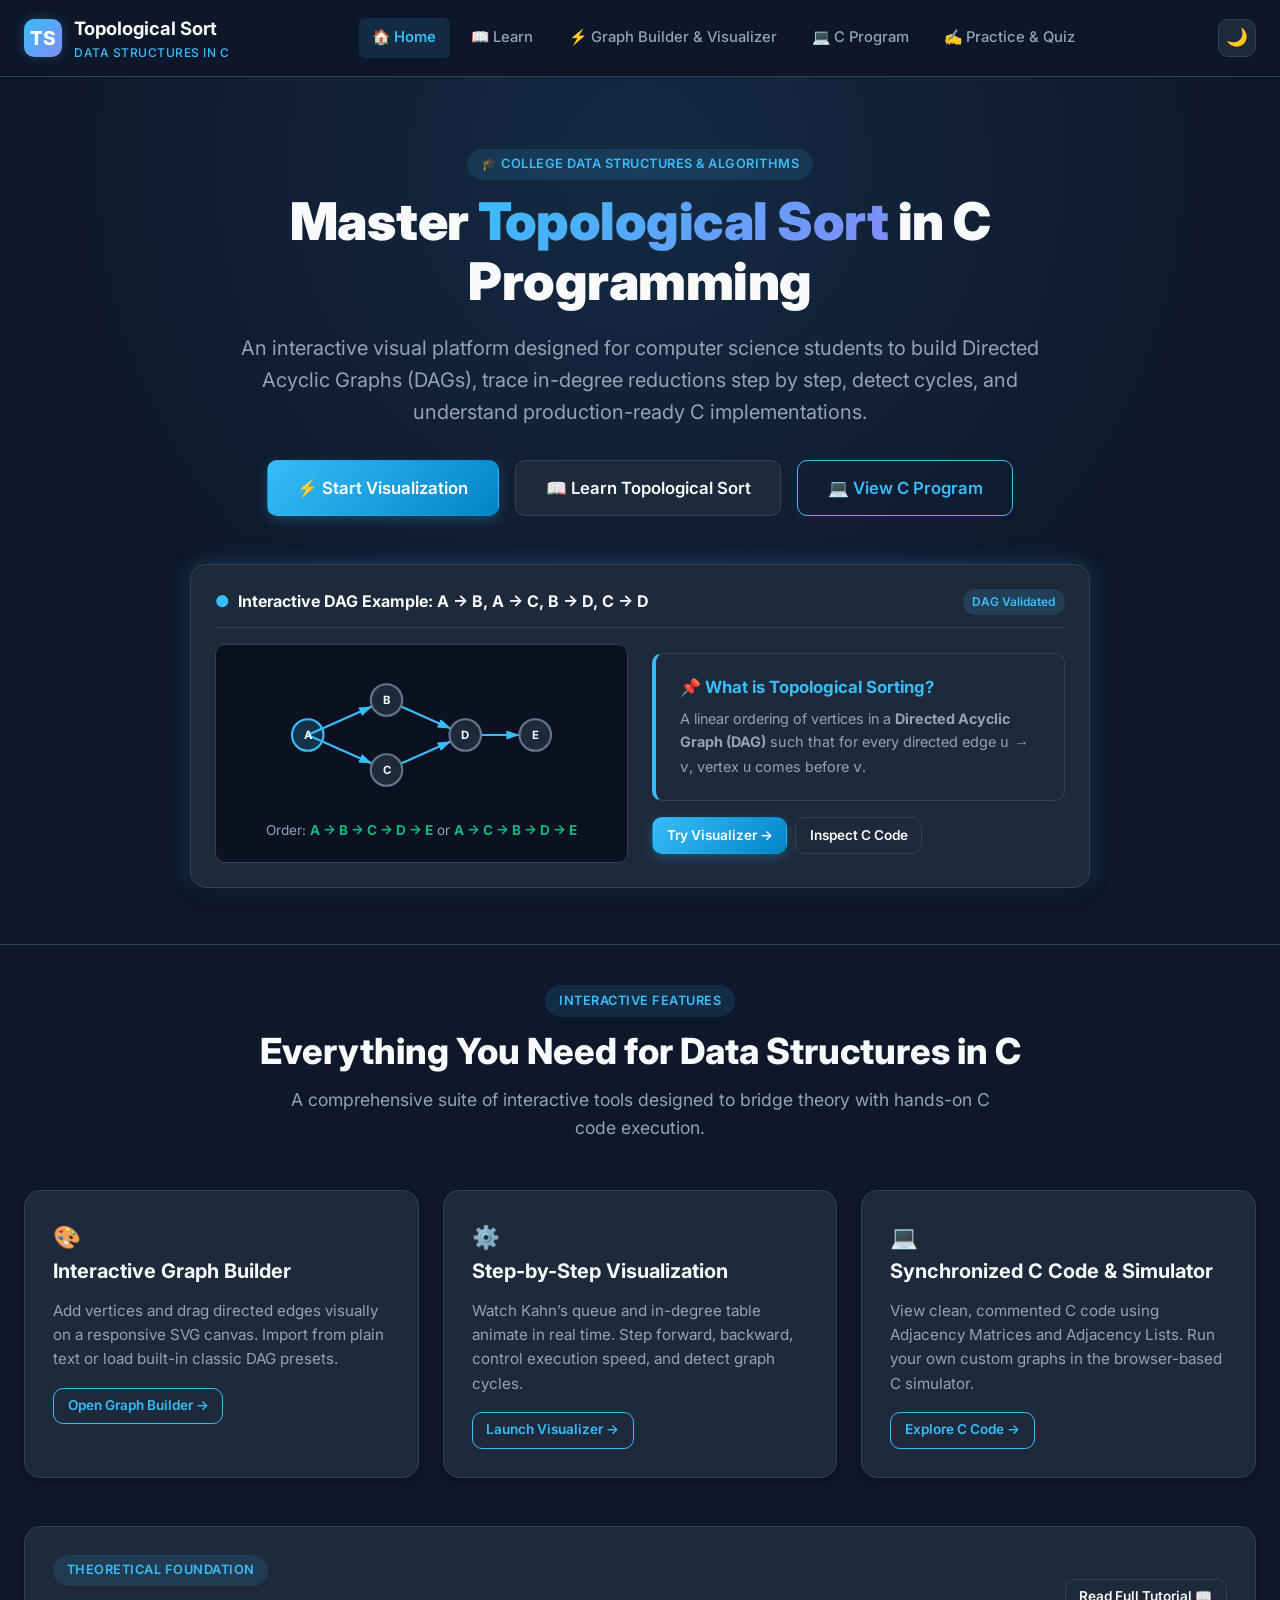
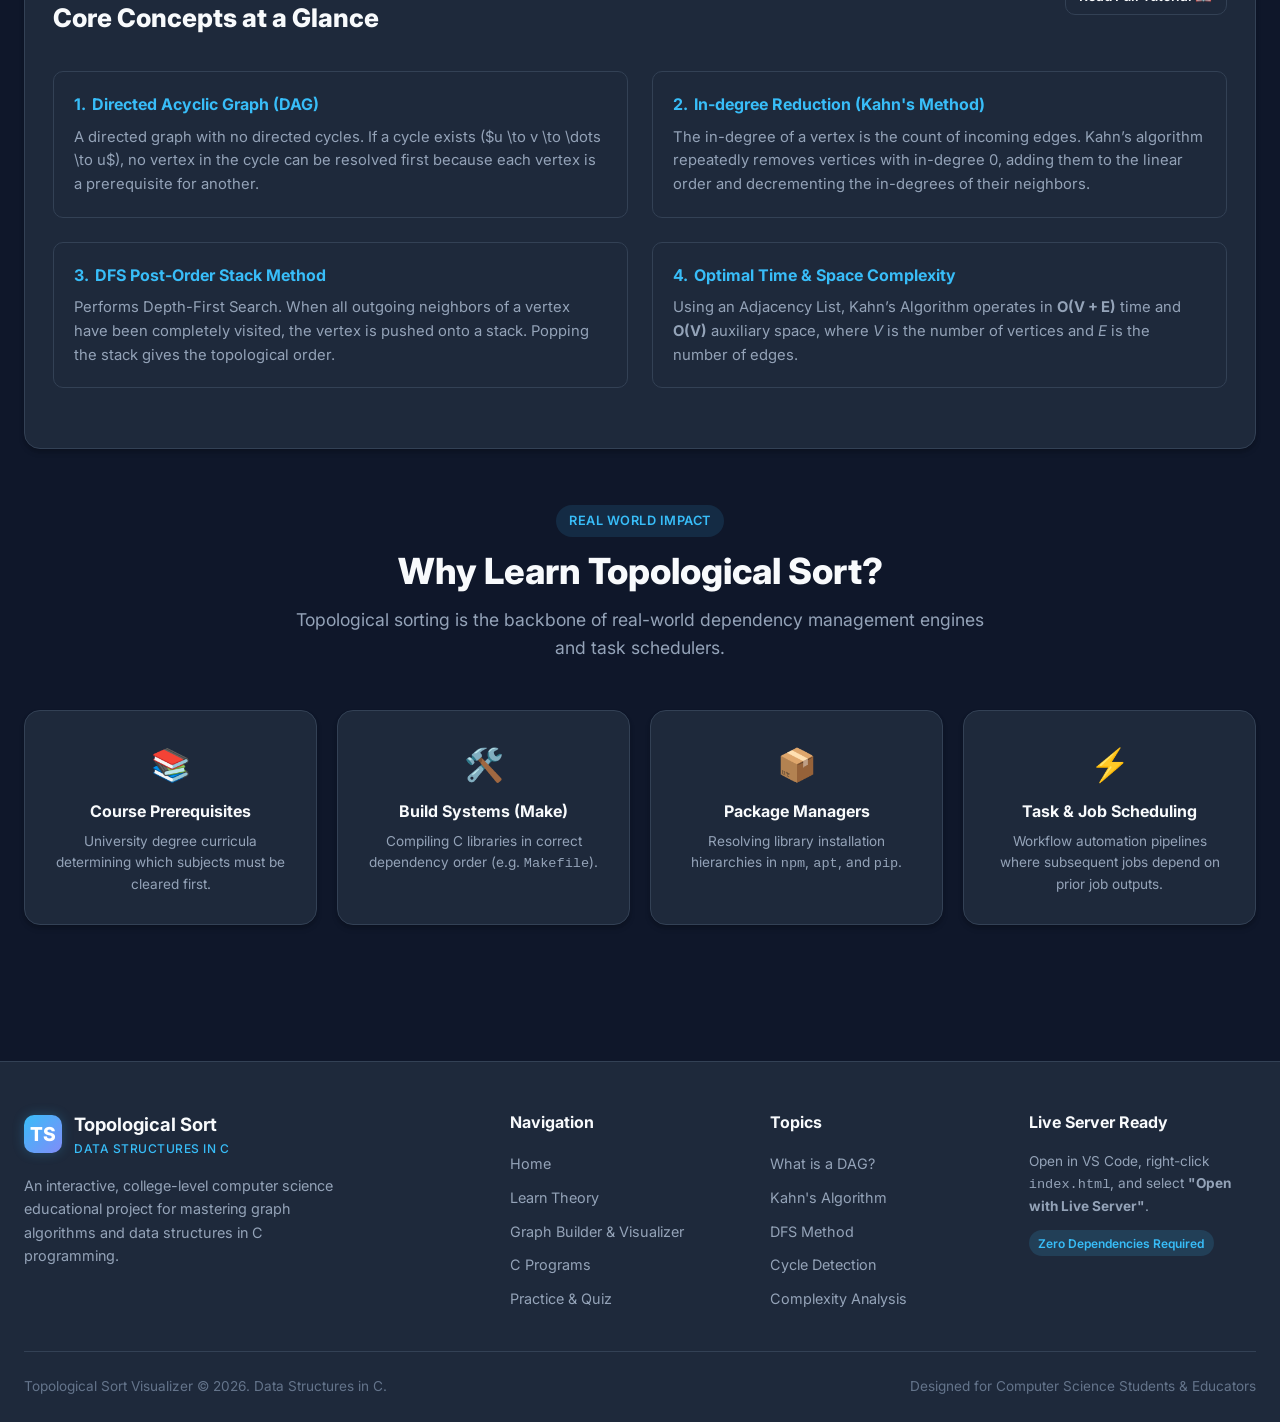
==== index.html @ bc1d7acd "Initial commit: Topological Sort Visualizer in C" ====
<!DOCTYPE html>
<html lang="en" data-theme="dark">
<head>
  <meta charset="UTF-8">
  <meta name="viewport" content="width=device-width, initial-scale=1.0">
  <title>Topological Sort Visualizer – Data Structures in C</title>
  <meta name="description" content="Interactive educational platform to learn, build, and visualize Topological Sort on Directed Acyclic Graphs (DAG) implemented in C programming.">
  <link rel="stylesheet" href="css/style.css">
  <link rel="preconnect" href="https://fonts.googleapis.com">
  <link rel="preconnect" href="https://fonts.gstatic.com" crossorigin>
  <link href="https://fonts.googleapis.com/css2?family=Fira+Code:wght@400;600;700&family=Inter:wght@400;500;600;700;800;900&display=swap" rel="stylesheet">
</head>
<body>

  <!-- Navigation Bar -->
  <nav class="navbar">
    <div class="nav-container">
      <a href="index.html" class="brand">
        <div class="brand-icon">TS</div>
        <div class="brand-title">
          Topological Sort
          <span>Data Structures in C</span>
        </div>
      </a>

      <ul class="nav-menu">
        <li><a href="index.html" class="nav-link active">🏠 Home</a></li>
        <li><a href="learn.html" class="nav-link">📖 Learn</a></li>
        <li><a href="visualizer.html" class="nav-link">⚡ Graph Builder & Visualizer</a></li>
        <li><a href="c-program.html" class="nav-link">💻 C Program</a></li>
        <li><a href="practice.html" class="nav-link">✍️ Practice & Quiz</a></li>
      </ul>

      <div class="nav-actions">
        <button class="theme-toggle-btn" id="themeToggleBtn" title="Toggle Dark/Light Mode">
          <span id="themeIcon">🌙</span>
        </button>
        <button class="mobile-toggle" aria-label="Toggle Mobile Menu">☰</button>
      </div>
    </div>
  </nav>

  <!-- Hero Section -->
  <header class="hero-section">
    <div class="hero-content">
      <span class="section-tag">🎓 College Data Structures & Algorithms</span>
      <h1 class="hero-title">
        Master <span class="gradient-text">Topological Sort</span> in C Programming
      </h1>
      <p class="hero-subtitle">
        An interactive visual platform designed for computer science students to build Directed Acyclic Graphs (DAGs), trace in-degree reductions step by step, detect cycles, and understand production-ready C implementations.
      </p>

      <div class="hero-cta">
        <a href="visualizer.html" class="btn btn-primary btn-lg">⚡ Start Visualization</a>
        <a href="learn.html" class="btn btn-secondary btn-lg">📖 Learn Topological Sort</a>
        <a href="c-program.html" class="btn btn-outline btn-lg">💻 View C Program</a>
      </div>
    </div>

    <!-- Live Preview Interactive Showcase -->
    <div class="hero-preview">
      <div style="display: flex; align-items: center; justify-content: space-between; margin-bottom: 1rem; border-bottom: 1px solid var(--border-color); padding-bottom: 0.75rem;">
        <span style="font-weight: 700; color: var(--text-primary); display: flex; align-items: center; gap: 0.5rem;">
          <span style="color: var(--primary);">●</span> Interactive DAG Example: A → B, A → C, B → D, C → D
        </span>
        <span class="badge badge-ready">DAG Validated</span>
      </div>

      <div style="display: grid; grid-template-columns: repeat(auto-fit, minmax(280px, 1fr)); gap: 1.5rem; text-align: left; align-items: center;">
        <div style="background: var(--bg-canvas); padding: 1.25rem; border-radius: var(--radius-md); border: 1px solid var(--border-color); text-align: center;">
          <svg viewBox="0 0 360 160" style="width: 100%; height: auto; max-height: 140px;">
            <defs>
              <marker id="hero-arrow" viewBox="0 0 10 10" refX="22" refY="5" markerWidth="6" markerHeight="6" orient="auto-start-reverse">
                <path d="M 0 1.5 L 10 5 L 0 8.5 z" fill="var(--primary)" />
              </marker>
            </defs>
            <!-- Edges -->
            <path d="M 50 80 L 140 40" stroke="var(--primary)" stroke-width="2.5" marker-end="url(#hero-arrow)" />
            <path d="M 50 80 L 140 120" stroke="var(--primary)" stroke-width="2.5" marker-end="url(#hero-arrow)" />
            <path d="M 140 40 L 230 80" stroke="var(--primary)" stroke-width="2.5" marker-end="url(#hero-arrow)" />
            <path d="M 140 120 L 230 80" stroke="var(--primary)" stroke-width="2.5" marker-end="url(#hero-arrow)" />
            <path d="M 230 80 L 310 80" stroke="var(--primary)" stroke-width="2.5" marker-end="url(#hero-arrow)" />
            
            <!-- Nodes -->
            <g transform="translate(50, 80)">
              <circle r="18" fill="rgba(56,189,248,0.2)" stroke="var(--primary)" stroke-width="2.5" />
              <text text-anchor="middle" dominant-baseline="central" fill="var(--text-primary)" font-weight="bold" font-size="13">A</text>
            </g>
            <g transform="translate(140, 40)">
              <circle r="18" fill="var(--bg-card)" stroke="var(--text-muted)" stroke-width="2.5" />
              <text text-anchor="middle" dominant-baseline="central" fill="var(--text-primary)" font-weight="bold" font-size="13">B</text>
            </g>
            <g transform="translate(140, 120)">
              <circle r="18" fill="var(--bg-card)" stroke="var(--text-muted)" stroke-width="2.5" />
              <text text-anchor="middle" dominant-baseline="central" fill="var(--text-primary)" font-weight="bold" font-size="13">C</text>
            </g>
            <g transform="translate(230, 80)">
              <circle r="18" fill="var(--bg-card)" stroke="var(--text-muted)" stroke-width="2.5" />
              <text text-anchor="middle" dominant-baseline="central" fill="var(--text-primary)" font-weight="bold" font-size="13">D</text>
            </g>
            <g transform="translate(310, 80)">
              <circle r="18" fill="var(--bg-card)" stroke="var(--text-muted)" stroke-width="2.5" />
              <text text-anchor="middle" dominant-baseline="central" fill="var(--text-primary)" font-weight="bold" font-size="13">E</text>
            </g>
          </svg>
          <div style="font-size: 0.85rem; color: var(--text-secondary); margin-top: 0.5rem;">
            Order: <strong style="color: var(--color-done);">A → B → C → D → E</strong> or <strong style="color: var(--color-done);">A → C → B → D → E</strong>
          </div>
        </div>

        <div>
          <div class="concept-box" style="margin: 0 0 1rem 0;">
            <h4>📌 What is Topological Sorting?</h4>
            <p style="font-size: 0.9rem; color: var(--text-secondary);">
              A linear ordering of vertices in a <strong>Directed Acyclic Graph (DAG)</strong> such that for every directed edge <code>u → v</code>, vertex <code>u</code> comes before <code>v</code>.
            </p>
          </div>
          <div style="display: flex; gap: 0.5rem;">
            <a href="visualizer.html" class="btn btn-primary btn-sm">Try Visualizer →</a>
            <a href="c-program.html" class="btn btn-secondary btn-sm">Inspect C Code</a>
          </div>
        </div>
      </div>
    </div>
  </header>

  <!-- Core Features & Learning Tracks -->
  <main class="container">
    
    <div class="section-header">
      <span class="section-tag">Interactive Features</span>
      <h2 class="section-title">Everything You Need for Data Structures in C</h2>
      <p class="section-subtitle">A comprehensive suite of interactive tools designed to bridge theory with hands-on C code execution.</p>
    </div>

    <div class="grid-3">
      <div class="card">
        <div class="card-icon">🎨</div>
        <h3 class="card-title">Interactive Graph Builder</h3>
        <p style="color: var(--text-secondary); font-size: 0.95rem; margin-bottom: 1rem;">
          Add vertices and drag directed edges visually on a responsive SVG canvas. Import from plain text or load built-in classic DAG presets.
        </p>
        <a href="visualizer.html" class="btn btn-outline btn-sm">Open Graph Builder →</a>
      </div>

      <div class="card">
        <div class="card-icon">⚙️</div>
        <h3 class="card-title">Step-by-Step Visualization</h3>
        <p style="color: var(--text-secondary); font-size: 0.95rem; margin-bottom: 1rem;">
          Watch Kahn’s queue and in-degree table animate in real time. Step forward, backward, control execution speed, and detect graph cycles.
        </p>
        <a href="visualizer.html" class="btn btn-outline btn-sm">Launch Visualizer →</a>
      </div>

      <div class="card">
        <div class="card-icon">💻</div>
        <h3 class="card-title">Synchronized C Code & Simulator</h3>
        <p style="color: var(--text-secondary); font-size: 0.95rem; margin-bottom: 1rem;">
          View clean, commented C code using Adjacency Matrices and Adjacency Lists. Run your own custom graphs in the browser-based C simulator.
        </p>
        <a href="c-program.html" class="btn btn-outline btn-sm">Explore C Code →</a>
      </div>
    </div>

    <!-- Quick Concept Summary Section -->
    <div class="card" style="margin-top: 3rem;">
      <div style="display: flex; align-items: center; justify-content: space-between; flex-wrap: wrap; gap: 1rem; margin-bottom: 1.5rem;">
        <div>
          <span class="section-tag">Theoretical Foundation</span>
          <h3 style="font-size: 1.6rem; font-weight: 800; color: var(--text-primary);">Core Concepts at a Glance</h3>
        </div>
        <a href="learn.html" class="btn btn-secondary btn-sm">Read Full Tutorial 📖</a>
      </div>

      <div class="grid-2">
        <div style="background: var(--bg-secondary); padding: 1.25rem; border-radius: var(--radius-md); border: 1px solid var(--border-color);">
          <h4 style="color: var(--primary); margin-bottom: 0.5rem; display: flex; align-items: center; gap: 0.4rem;">
            <span>1.</span> Directed Acyclic Graph (DAG)
          </h4>
          <p style="color: var(--text-secondary); font-size: 0.925rem;">
            A directed graph with no directed cycles. If a cycle exists ($u \to v \to \dots \to u$), no vertex in the cycle can be resolved first because each vertex is a prerequisite for another.
          </p>
        </div>

        <div style="background: var(--bg-secondary); padding: 1.25rem; border-radius: var(--radius-md); border: 1px solid var(--border-color);">
          <h4 style="color: var(--primary); margin-bottom: 0.5rem; display: flex; align-items: center; gap: 0.4rem;">
            <span>2.</span> In-degree Reduction (Kahn's Method)
          </h4>
          <p style="color: var(--text-secondary); font-size: 0.925rem;">
            The in-degree of a vertex is the count of incoming edges. Kahn’s algorithm repeatedly removes vertices with in-degree 0, adding them to the linear order and decrementing the in-degrees of their neighbors.
          </p>
        </div>

        <div style="background: var(--bg-secondary); padding: 1.25rem; border-radius: var(--radius-md); border: 1px solid var(--border-color);">
          <h4 style="color: var(--primary); margin-bottom: 0.5rem; display: flex; align-items: center; gap: 0.4rem;">
            <span>3.</span> DFS Post-Order Stack Method
          </h4>
          <p style="color: var(--text-secondary); font-size: 0.925rem;">
            Performs Depth-First Search. When all outgoing neighbors of a vertex have been completely visited, the vertex is pushed onto a stack. Popping the stack gives the topological order.
          </p>
        </div>

        <div style="background: var(--bg-secondary); padding: 1.25rem; border-radius: var(--radius-md); border: 1px solid var(--border-color);">
          <h4 style="color: var(--primary); margin-bottom: 0.5rem; display: flex; align-items: center; gap: 0.4rem;">
            <span>4.</span> Optimal Time & Space Complexity
          </h4>
          <p style="color: var(--text-secondary); font-size: 0.925rem;">
            Using an Adjacency List, Kahn’s Algorithm operates in <strong>O(V + E)</strong> time and <strong>O(V)</strong> auxiliary space, where <em>V</em> is the number of vertices and <em>E</em> is the number of edges.
          </p>
        </div>
      </div>
    </div>

    <!-- Real World Applications Callout -->
    <div style="margin-top: 3.5rem;">
      <div class="section-header">
        <span class="section-tag">Real World Impact</span>
        <h2 class="section-title">Why Learn Topological Sort?</h2>
        <p class="section-subtitle">Topological sorting is the backbone of real-world dependency management engines and task schedulers.</p>
      </div>

      <div class="grid-4">
        <div class="card" style="text-align: center;">
          <div style="font-size: 2rem; margin-bottom: 0.5rem;">📚</div>
          <h4 style="margin-bottom: 0.4rem;">Course Prerequisites</h4>
          <p style="font-size: 0.85rem; color: var(--text-secondary);">University degree curricula determining which subjects must be cleared first.</p>
        </div>

        <div class="card" style="text-align: center;">
          <div style="font-size: 2rem; margin-bottom: 0.5rem;">🛠️</div>
          <h4 style="margin-bottom: 0.4rem;">Build Systems (Make)</h4>
          <p style="font-size: 0.85rem; color: var(--text-secondary);">Compiling C libraries in correct dependency order (e.g. <code>Makefile</code>).</p>
        </div>

        <div class="card" style="text-align: center;">
          <div style="font-size: 2rem; margin-bottom: 0.5rem;">📦</div>
          <h4 style="margin-bottom: 0.4rem;">Package Managers</h4>
          <p style="font-size: 0.85rem; color: var(--text-secondary);">Resolving library installation hierarchies in <code>npm</code>, <code>apt</code>, and <code>pip</code>.</p>
        </div>

        <div class="card" style="text-align: center;">
          <div style="font-size: 2rem; margin-bottom: 0.5rem;">⚡</div>
          <h4 style="margin-bottom: 0.4rem;">Task & Job Scheduling</h4>
          <p style="font-size: 0.85rem; color: var(--text-secondary);">Workflow automation pipelines where subsequent jobs depend on prior job outputs.</p>
        </div>
      </div>
    </div>

  </main>

  <!-- Footer -->
  <footer class="footer">
    <div class="footer-grid">
      <div class="footer-col">
        <div class="brand" style="margin-bottom: 1rem;">
          <div class="brand-icon">TS</div>
          <div class="brand-title">
            Topological Sort
            <span>Data Structures in C</span>
          </div>
        </div>
        <p style="color: var(--text-secondary); font-size: 0.9rem; max-width: 320px;">
          An interactive, college-level computer science educational project for mastering graph algorithms and data structures in C programming.
        </p>
      </div>

      <div class="footer-col">
        <h5>Navigation</h5>
        <ul class="footer-links">
          <li><a href="index.html">Home</a></li>
          <li><a href="learn.html">Learn Theory</a></li>
          <li><a href="visualizer.html">Graph Builder & Visualizer</a></li>
          <li><a href="c-program.html">C Programs</a></li>
          <li><a href="practice.html">Practice & Quiz</a></li>
        </ul>
      </div>

      <div class="footer-col">
        <h5>Topics</h5>
        <ul class="footer-links">
          <li><a href="learn.html#dag">What is a DAG?</a></li>
          <li><a href="learn.html#kahns">Kahn's Algorithm</a></li>
          <li><a href="learn.html#dfs">DFS Method</a></li>
          <li><a href="learn.html#cycles">Cycle Detection</a></li>
          <li><a href="learn.html#complexity">Complexity Analysis</a></li>
        </ul>
      </div>

      <div class="footer-col">
        <h5>Live Server Ready</h5>
        <p style="color: var(--text-secondary); font-size: 0.85rem; margin-bottom: 0.75rem;">
          Open in VS Code, right-click <code>index.html</code>, and select <strong>"Open with Live Server"</strong>.
        </p>
        <span class="badge badge-ready">Zero Dependencies Required</span>
      </div>
    </div>

    <div class="footer-bottom">
      <div>Topological Sort Visualizer &copy; 2026. Data Structures in C.</div>
      <div>Designed for Computer Science Students & Educators</div>
    </div>
  </footer>

  <script src="js/graph.js"></script>
  <script src="js/topological-sort.js"></script>
  <script src="js/visualization.js"></script>
  <script src="js/main.js"></script>
</body>
</html>
---- css/style.css ----
/* ==========================================================================
   Topological Sort Visualizer - Data Structures in C
   Modern Educational Theme & Design System
   ========================================================================== */

:root {
  /* Color Palette - Light Theme (Default) */
  --bg-primary: #0f172a;
  --bg-secondary: #1e293b;
  --bg-card: #1e293b;
  --bg-card-hover: #283548;
  --bg-canvas: #0b1120;
  --bg-code: #090d16;
  --bg-table-row-alt: rgba(255, 255, 255, 0.02);
  
  --text-primary: #f8fafc;
  --text-secondary: #94a3b8;
  --text-muted: #64748b;
  --text-accent: #38bdf8;
  
  --border-color: #334155;
  --border-subtle: #1e293b;
  --border-focus: #38bdf8;
  
  --primary: #38bdf8;
  --primary-hover: #0ea5e9;
  --primary-glow: rgba(56, 189, 248, 0.25);
  
  --secondary: #818cf8;
  --secondary-hover: #6366f1;
  
  /* State Colors */
  --color-unvisited: #64748b;
  --color-ready: #38bdf8;       /* Indegree 0 */
  --color-queue: #fbbf24;       /* In Queue / Stack */
  --color-active: #f97316;      /* Currently Processing */
  --color-done: #10b981;        /* In Topological Order */
  --color-cycle: #ef4444;       /* Cycle Detected */
  
  --badge-bg: rgba(56, 189, 248, 0.12);
  --badge-text: #38bdf8;
  
  --radius-sm: 6px;
  --radius-md: 10px;
  --radius-lg: 16px;
  --radius-full: 9999px;
  
  --shadow-sm: 0 1px 2px 0 rgba(0, 0, 0, 0.05);
  --shadow-md: 0 4px 6px -1px rgba(0, 0, 0, 0.2), 0 2px 4px -1px rgba(0, 0, 0, 0.1);
  --shadow-lg: 0 10px 15px -3px rgba(0, 0, 0, 0.3), 0 4px 6px -2px rgba(0, 0, 0, 0.15);
  --shadow-glow: 0 0 20px rgba(56, 189, 248, 0.25);
  
  --font-sans: 'Inter', -apple-system, BlinkMacSystemFont, 'Segoe UI', Roboto, Oxygen, Ubuntu, Cantarell, sans-serif;
  --font-mono: 'Fira Code', 'Cascadia Code', 'Source Code Pro', Consolas, Courier, monospace;
  
  --transition: all 0.2s cubic-bezier(0.4, 0, 0.2, 1);
  --transition-smooth: all 0.35s cubic-bezier(0.16, 1, 0.3, 1);
}

/* Light Theme Override */
[data-theme="light"] {
  --bg-primary: #f8fafc;
  --bg-secondary: #ffffff;
  --bg-card: #ffffff;
  --bg-card-hover: #f1f5f9;
  --bg-canvas: #f1f5f9;
  --bg-code: #1e293b;
  --bg-table-row-alt: rgba(0, 0, 0, 0.02);
  
  --text-primary: #0f172a;
  --text-secondary: #475569;
  --text-muted: #94a3b8;
  --text-accent: #0284c7;
  
  --border-color: #e2e8f0;
  --border-subtle: #f1f5f9;
  --border-focus: #0284c7;
  
  --primary: #0284c7;
  --primary-hover: #0369a1;
  --primary-glow: rgba(2, 132, 199, 0.2);
  
  --badge-bg: rgba(2, 132, 199, 0.1);
  --badge-text: #0284c7;
  
  --shadow-md: 0 4px 6px -1px rgba(0, 0, 0, 0.06), 0 2px 4px -1px rgba(0, 0, 0, 0.03);
  --shadow-lg: 0 10px 15px -3px rgba(0, 0, 0, 0.08), 0 4px 6px -2px rgba(0, 0, 0, 0.04);
  --shadow-glow: 0 0 20px rgba(2, 132, 199, 0.15);
}

/* Base Reset */
*, *::before, *::after {
  box-sizing: border-box;
  margin: 0;
  padding: 0;
}

html {
  scroll-behavior: smooth;
  font-size: 16px;
}

body {
  font-family: var(--font-sans);
  background-color: var(--bg-primary);
  color: var(--text-primary);
  line-height: 1.6;
  min-height: 100vh;
  display: flex;
  flex-direction: column;
  overflow-x: hidden;
  transition: background-color 0.3s ease, color 0.3s ease;
}

/* ==========================================================================
   Navigation Bar
   ========================================================================== */

.navbar {
  position: sticky;
  top: 0;
  z-index: 1000;
  background-color: rgba(15, 23, 42, 0.85);
  backdrop-filter: blur(12px);
  -webkit-backdrop-filter: blur(12px);
  border-bottom: 1px solid var(--border-color);
  transition: var(--transition);
}

[data-theme="light"] .navbar {
  background-color: rgba(255, 255, 255, 0.85);
}

.nav-container {
  max-width: 1300px;
  margin: 0 auto;
  padding: 0.85rem 1.5rem;
  display: flex;
  align-items: center;
  justify-content: space-between;
}

.brand {
  display: flex;
  align-items: center;
  gap: 0.75rem;
  text-decoration: none;
  color: var(--text-primary);
  font-weight: 700;
  font-size: 1.15rem;
}

.brand-icon {
  width: 38px;
  height: 38px;
  background: linear-gradient(135deg, var(--primary), var(--secondary));
  border-radius: var(--radius-md);
  display: flex;
  align-items: center;
  justify-content: center;
  color: #fff;
  font-weight: 800;
  font-size: 1.2rem;
  box-shadow: 0 0 12px var(--primary-glow);
}

.brand-title span {
  display: block;
  font-size: 0.75rem;
  font-weight: 500;
  color: var(--primary);
  letter-spacing: 0.5px;
  text-transform: uppercase;
}

.nav-menu {
  display: flex;
  align-items: center;
  gap: 0.5rem;
  list-style: none;
}

.nav-link {
  text-decoration: none;
  color: var(--text-secondary);
  font-weight: 500;
  font-size: 0.925rem;
  padding: 0.5rem 0.85rem;
  border-radius: var(--radius-sm);
  transition: var(--transition);
  display: flex;
  align-items: center;
  gap: 0.4rem;
}

.nav-link:hover {
  color: var(--text-primary);
  background-color: rgba(255, 255, 255, 0.06);
}

[data-theme="light"] .nav-link:hover {
  background-color: rgba(0, 0, 0, 0.05);
}

.nav-link.active {
  color: var(--primary);
  background-color: var(--badge-bg);
  font-weight: 600;
}

.nav-actions {
  display: flex;
  align-items: center;
  gap: 0.75rem;
}

.theme-toggle-btn {
  background: var(--bg-card);
  border: 1px solid var(--border-color);
  color: var(--text-primary);
  cursor: pointer;
  padding: 0.5rem;
  border-radius: var(--radius-md);
  display: flex;
  align-items: center;
  justify-content: center;
  font-size: 1.1rem;
  transition: var(--transition);
  width: 38px;
  height: 38px;
}

.theme-toggle-btn:hover {
  border-color: var(--primary);
  color: var(--primary);
  transform: rotate(15deg);
}

.mobile-toggle {
  display: none;
  background: none;
  border: none;
  color: var(--text-primary);
  font-size: 1.5rem;
  cursor: pointer;
}

/* ==========================================================================
   Layout & Container Components
   ========================================================================== */

main {
  flex: 1;
}

.container {
  max-width: 1280px;
  margin: 0 auto;
  padding: 2.5rem 1.5rem;
}

.container-narrow {
  max-width: 960px;
  margin: 0 auto;
  padding: 2.5rem 1.5rem;
}

.container-fluid {
  max-width: 1500px;
  margin: 0 auto;
  padding: 1.5rem;
}

/* Headers */
.section-header {
  text-align: center;
  margin-bottom: 3rem;
}

.section-tag {
  display: inline-flex;
  align-items: center;
  gap: 0.4rem;
  padding: 0.35rem 0.85rem;
  border-radius: var(--radius-full);
  background-color: var(--badge-bg);
  color: var(--badge-text);
  font-size: 0.8rem;
  font-weight: 600;
  text-transform: uppercase;
  letter-spacing: 0.5px;
  margin-bottom: 0.75rem;
}

.section-title {
  font-size: 2.25rem;
  font-weight: 800;
  color: var(--text-primary);
  line-height: 1.25;
  margin-bottom: 0.75rem;
}

.section-subtitle {
  font-size: 1.1rem;
  color: var(--text-secondary);
  max-width: 700px;
  margin: 0 auto;
}

/* Cards & Panels */
.card {
  background-color: var(--bg-card);
  border: 1px solid var(--border-color);
  border-radius: var(--radius-lg);
  padding: 1.75rem;
  box-shadow: var(--shadow-md);
  transition: var(--transition);
}

.card:hover {
  border-color: rgba(56, 189, 248, 0.4);
  box-shadow: var(--shadow-lg);
}

.card-title {
  font-size: 1.25rem;
  font-weight: 700;
  margin-bottom: 0.75rem;
  color: var(--text-primary);
  display: flex;
  align-items: center;
  gap: 0.5rem;
}

.card-icon {
  font-size: 1.4rem;
  color: var(--primary);
}

/* Buttons */
.btn {
  display: inline-flex;
  align-items: center;
  justify-content: center;
  gap: 0.5rem;
  padding: 0.65rem 1.35rem;
  border-radius: var(--radius-md);
  font-size: 0.95rem;
  font-weight: 600;
  text-decoration: none;
  cursor: pointer;
  border: 1px solid transparent;
  transition: var(--transition);
  font-family: inherit;
}

.btn-primary {
  background: linear-gradient(135deg, var(--primary), #0284c7);
  color: #ffffff;
  box-shadow: 0 4px 12px var(--primary-glow);
}

.btn-primary:hover {
  background: linear-gradient(135deg, var(--primary-hover), #0369a1);
  transform: translateY(-1px);
  box-shadow: 0 6px 16px var(--primary-glow);
}

.btn-secondary {
  background: var(--bg-secondary);
  border-color: var(--border-color);
  color: var(--text-primary);
}

.btn-secondary:hover {
  background: var(--bg-card-hover);
  border-color: var(--primary);
  color: var(--primary);
}

.btn-outline {
  background: transparent;
  border-color: var(--primary);
  color: var(--primary);
}

.btn-outline:hover {
  background: var(--badge-bg);
}

.btn-danger {
  background: rgba(239, 68, 68, 0.15);
  border-color: rgba(239, 68, 68, 0.3);
  color: #ef4444;
}

.btn-danger:hover {
  background: #ef4444;
  color: #ffffff;
}

.btn-sm {
  padding: 0.4rem 0.85rem;
  font-size: 0.85rem;
}

.btn-lg {
  padding: 0.85rem 1.85rem;
  font-size: 1.05rem;
}

.btn:disabled {
  opacity: 0.45;
  cursor: not-allowed;
  transform: none !important;
}

/* Badges & Tags */
.badge {
  display: inline-flex;
  align-items: center;
  gap: 0.35rem;
  padding: 0.2rem 0.6rem;
  border-radius: var(--radius-full);
  font-size: 0.75rem;
  font-weight: 600;
}

.badge-ready { background: rgba(56, 189, 248, 0.15); color: var(--color-ready); }
.badge-queue { background: rgba(251, 191, 36, 0.15); color: var(--color-queue); }
.badge-active { background: rgba(249, 115, 22, 0.15); color: var(--color-active); }
.badge-done { background: rgba(16, 185, 129, 0.15); color: var(--color-done); }
.badge-cycle { background: rgba(239, 68, 68, 0.15); color: var(--color-cycle); }

/* ==========================================================================
   Home Page Styles
   ========================================================================== */

.hero-section {
  position: relative;
  padding: 4.5rem 1.5rem 3.5rem;
  background: radial-gradient(circle at 50% 10%, rgba(56, 189, 248, 0.12), transparent 60%);
  border-bottom: 1px solid var(--border-color);
  text-align: center;
}

.hero-content {
  max-width: 850px;
  margin: 0 auto;
}

.hero-title {
  font-size: 3.25rem;
  font-weight: 900;
  line-height: 1.15;
  margin-bottom: 1.25rem;
  letter-spacing: -0.5px;
}

.hero-title .gradient-text {
  background: linear-gradient(135deg, var(--primary), var(--secondary));
  -webkit-background-clip: text;
  -webkit-text-fill-color: transparent;
}

.hero-subtitle {
  font-size: 1.25rem;
  color: var(--text-secondary);
  line-height: 1.6;
  margin-bottom: 2rem;
}

.hero-cta {
  display: flex;
  flex-wrap: wrap;
  align-items: center;
  justify-content: center;
  gap: 1rem;
  margin-bottom: 3rem;
}

.hero-preview {
  background: var(--bg-card);
  border: 1px solid var(--border-color);
  border-radius: var(--radius-lg);
  padding: 1.5rem;
  box-shadow: var(--shadow-lg), var(--shadow-glow);
  max-width: 900px;
  margin: 0 auto;
}

/* Feature Grid */
.grid-3 {
  display: grid;
  grid-template-columns: repeat(auto-fit, minmax(320px, 1fr));
  gap: 1.5rem;
  margin: 2rem 0;
}

.grid-2 {
  display: grid;
  grid-template-columns: repeat(auto-fit, minmax(380px, 1fr));
  gap: 1.5rem;
  margin: 2rem 0;
}

.grid-4 {
  display: grid;
  grid-template-columns: repeat(auto-fit, minmax(240px, 1fr));
  gap: 1.25rem;
  margin: 2rem 0;
}

.concept-box {
  background: var(--bg-card);
  border: 1px solid var(--border-color);
  border-left: 4px solid var(--primary);
  border-radius: var(--radius-md);
  padding: 1.25rem 1.5rem;
  margin: 1.25rem 0;
}

.concept-box h4 {
  color: var(--primary);
  font-size: 1.05rem;
  margin-bottom: 0.4rem;
  display: flex;
  align-items: center;
  gap: 0.4rem;
}

.definition-quote {
  font-size: 1.15rem;
  font-weight: 500;
  color: var(--text-primary);
  background: rgba(56, 189, 248, 0.08);
  border-left: 4px solid var(--primary);
  padding: 1.25rem 1.5rem;
  border-radius: 0 var(--radius-md) var(--radius-md) 0;
  margin: 1.5rem 0;
  font-style: italic;
}

/* ==========================================================================
   Visualizer Workspace & Graph Builder
   ========================================================================== */

.visualizer-layout {
  display: grid;
  grid-template-columns: 320px 1fr;
  gap: 1.5rem;
  align-items: start;
}

.sidebar-panel {
  display: flex;
  flex-direction: column;
  gap: 1.25rem;
}

.main-visualizer {
  display: flex;
  flex-direction: column;
  gap: 1.25rem;
}

/* Graph Canvas Area */
.canvas-wrapper {
  position: relative;
  background-color: var(--bg-canvas);
  border: 1px solid var(--border-color);
  border-radius: var(--radius-lg);
  overflow: hidden;
  box-shadow: var(--shadow-md);
}

.canvas-toolbar {
  display: flex;
  align-items: center;
  justify-content: space-between;
  padding: 0.75rem 1.25rem;
  background: var(--bg-secondary);
  border-bottom: 1px solid var(--border-color);
  flex-wrap: wrap;
  gap: 0.75rem;
}

.toolbar-group {
  display: flex;
  align-items: center;
  gap: 0.5rem;
}

#graphSvg {
  width: 100%;
  height: 480px;
  display: block;
  cursor: crosshair;
  user-select: none;
}

/* SVG Elements */
.svg-edge {
  stroke: var(--border-color);
  stroke-width: 2.5px;
  fill: none;
  transition: stroke 0.3s ease, stroke-width 0.3s ease;
  cursor: pointer;
}

.svg-edge.highlighted {
  stroke: var(--primary);
  stroke-width: 3.5px;
}

.svg-edge.active {
  stroke: var(--color-active);
  stroke-width: 4px;
}

.svg-edge.done {
  stroke: var(--color-done);
  opacity: 0.4;
  stroke-dasharray: 4;
}

.svg-edge.cycle {
  stroke: var(--color-cycle);
  stroke-width: 3.5px;
}

.svg-node-group {
  cursor: grab;
  transition: transform 0.15s ease;
}

.svg-node-group:active {
  cursor: grabbing;
}

.svg-node-circle {
  fill: var(--bg-card);
  stroke: var(--color-unvisited);
  stroke-width: 3px;
  transition: fill 0.3s ease, stroke 0.3s ease, transform 0.2s ease;
  filter: drop-shadow(0 2px 5px rgba(0,0,0,0.3));
}

.svg-node-label {
  fill: var(--text-primary);
  font-family: var(--font-sans);
  font-size: 15px;
  font-weight: 700;
  text-anchor: middle;
  dominant-baseline: central;
  pointer-events: none;
}

.svg-indegree-badge {
  fill: var(--bg-primary);
  stroke: var(--border-color);
  stroke-width: 1.5px;
}

.svg-indegree-text {
  fill: var(--primary);
  font-family: var(--font-mono);
  font-size: 10px;
  font-weight: 700;
  text-anchor: middle;
  dominant-baseline: central;
  pointer-events: none;
}

/* Graph States */
.svg-node-group.state-ready .svg-node-circle {
  stroke: var(--color-ready);
  fill: rgba(56, 189, 248, 0.15);
}

.svg-node-group.state-queue .svg-node-circle {
  stroke: var(--color-queue);
  fill: rgba(251, 191, 36, 0.2);
}

.svg-node-group.state-active .svg-node-circle {
  stroke: var(--color-active);
  fill: rgba(249, 115, 22, 0.3);
  stroke-width: 4px;
}

.svg-node-group.state-done .svg-node-circle {
  stroke: var(--color-done);
  fill: rgba(16, 185, 129, 0.2);
}

.svg-node-group.state-cycle .svg-node-circle {
  stroke: var(--color-cycle);
  fill: rgba(239, 68, 68, 0.25);
  stroke-width: 4px;
}

/* Visualizer Controls Bar */
.control-bar {
  background: var(--bg-card);
  border: 1px solid var(--border-color);
  border-radius: var(--radius-lg);
  padding: 1rem 1.5rem;
  display: flex;
  align-items: center;
  justify-content: space-between;
  flex-wrap: wrap;
  gap: 1rem;
}

.playback-controls {
  display: flex;
  align-items: center;
  gap: 0.5rem;
}

.speed-control {
  display: flex;
  align-items: center;
  gap: 0.75rem;
  font-size: 0.875rem;
  color: var(--text-secondary);
}

.speed-slider {
  appearance: none;
  -webkit-appearance: none;
  width: 100px;
  height: 6px;
  background: var(--border-color);
  border-radius: var(--radius-full);
  outline: none;
}

.speed-slider::-webkit-slider-thumb {
  -webkit-appearance: none;
  width: 16px;
  height: 16px;
  border-radius: 50%;
  background: var(--primary);
  cursor: pointer;
  box-shadow: 0 0 6px var(--primary);
}

/* Step Log Box */
.step-log-card {
  background: var(--bg-card);
  border: 1px solid var(--border-color);
  border-radius: var(--radius-lg);
  padding: 1.25rem;
}

.step-indicator {
  display: flex;
  align-items: center;
  justify-content: space-between;
  margin-bottom: 0.75rem;
  padding-bottom: 0.5rem;
  border-bottom: 1px solid var(--border-color);
}

.step-badge {
  font-size: 0.85rem;
  font-weight: 700;
  color: var(--primary);
  background: var(--badge-bg);
  padding: 0.25rem 0.75rem;
  border-radius: var(--radius-full);
}

.step-message {
  font-size: 1rem;
  color: var(--text-primary);
  line-height: 1.5;
  min-height: 48px;
}

/* Data Structures Live Panel */
.ds-container {
  display: grid;
  grid-template-columns: 1fr 1fr;
  gap: 1rem;
}

.ds-box {
  background: var(--bg-card);
  border: 1px solid var(--border-color);
  border-radius: var(--radius-lg);
  padding: 1.25rem;
  display: flex;
  flex-direction: column;
}

.ds-header {
  display: flex;
  align-items: center;
  justify-content: space-between;
  margin-bottom: 1rem;
  font-size: 0.95rem;
  font-weight: 700;
  color: var(--text-primary);
}

/* Animated Queue Container */
.queue-strip {
  display: flex;
  align-items: center;
  gap: 0.5rem;
  padding: 0.75rem;
  background: var(--bg-code);
  border: 1px dashed var(--border-color);
  border-radius: var(--radius-md);
  min-height: 60px;
  overflow-x: auto;
}

.queue-node {
  min-width: 44px;
  height: 44px;
  background: rgba(251, 191, 36, 0.15);
  border: 2px solid var(--color-queue);
  color: var(--text-primary);
  border-radius: var(--radius-md);
  display: flex;
  align-items: center;
  justify-content: center;
  font-weight: 700;
  font-size: 1.1rem;
  animation: popIn 0.3s cubic-bezier(0.175, 0.885, 0.32, 1.275);
  position: relative;
}

.queue-node.front-ptr::after {
  content: 'FRONT';
  position: absolute;
  bottom: -18px;
  font-size: 8px;
  color: var(--primary);
  font-weight: 700;
  font-family: var(--font-mono);
}

.queue-empty-text {
  color: var(--text-muted);
  font-size: 0.85rem;
  font-style: italic;
  margin: auto;
}

/* Topological Order Output Bar */
.result-strip {
  display: flex;
  align-items: center;
  gap: 0.5rem;
  padding: 1rem;
  background: var(--bg-card);
  border: 1px solid var(--border-color);
  border-radius: var(--radius-lg);
  overflow-x: auto;
  min-height: 70px;
}

.result-item {
  display: flex;
  align-items: center;
  gap: 0.5rem;
  animation: slideInRight 0.3s ease;
}

.result-badge {
  padding: 0.5rem 1rem;
  background: rgba(16, 185, 129, 0.15);
  border: 2px solid var(--color-done);
  color: var(--text-primary);
  border-radius: var(--radius-md);
  font-weight: 700;
  font-size: 1.1rem;
}

.result-arrow {
  color: var(--primary);
  font-size: 1.25rem;
  font-weight: bold;
}

/* Tables */
.table-responsive {
  overflow-x: auto;
  border-radius: var(--radius-md);
  border: 1px solid var(--border-color);
}

.data-table {
  width: 100%;
  border-collapse: collapse;
  text-align: left;
  font-size: 0.9rem;
}

.data-table th {
  background: var(--bg-secondary);
  color: var(--text-primary);
  padding: 0.75rem 1rem;
  font-weight: 600;
  border-bottom: 1px solid var(--border-color);
}

.data-table td {
  padding: 0.65rem 1rem;
  border-bottom: 1px solid var(--border-subtle);
  color: var(--text-secondary);
}

.data-table tr:last-child td {
  border-bottom: none;
}

.data-table tr:hover {
  background: var(--bg-table-row-alt);
}

.data-table tr.active-row {
  background: rgba(56, 189, 248, 0.1);
}

/* Status / Correctness Report Box */
.report-card {
  background: var(--bg-card);
  border: 1px solid var(--border-color);
  border-radius: var(--radius-lg);
  padding: 1.5rem;
  box-shadow: var(--shadow-md);
}

.report-grid {
  display: grid;
  grid-template-columns: repeat(auto-fit, minmax(180px, 1fr));
  gap: 1rem;
  margin-top: 1rem;
}

.report-item {
  background: var(--bg-secondary);
  border-radius: var(--radius-md);
  padding: 0.85rem 1rem;
  border: 1px solid var(--border-color);
}

.report-label {
  font-size: 0.75rem;
  color: var(--text-muted);
  text-transform: uppercase;
  letter-spacing: 0.5px;
  margin-bottom: 0.25rem;
}

.report-value {
  font-size: 1.1rem;
  font-weight: 700;
  color: var(--text-primary);
}

/* ==========================================================================
   C Program Section & Code Highlighting
   ========================================================================== */

.code-container {
  background: var(--bg-code);
  border: 1px solid var(--border-color);
  border-radius: var(--radius-lg);
  overflow: hidden;
  box-shadow: var(--shadow-md);
  margin: 1.5rem 0;
}

.code-header {
  display: flex;
  align-items: center;
  justify-content: space-between;
  padding: 0.75rem 1.25rem;
  background: rgba(255, 255, 255, 0.03);
  border-bottom: 1px solid var(--border-color);
}

.code-tab-btn {
  background: none;
  border: none;
  color: var(--text-secondary);
  font-size: 0.9rem;
  font-weight: 600;
  padding: 0.4rem 0.85rem;
  border-radius: var(--radius-sm);
  cursor: pointer;
  transition: var(--transition);
}

.code-tab-btn.active {
  color: var(--primary);
  background: var(--badge-bg);
}

.code-body {
  font-family: var(--font-mono);
  font-size: 0.9rem;
  line-height: 1.6;
  overflow-x: auto;
  padding: 1.25rem;
  color: #e2e8f0;
}

.code-line {
  display: flex;
  padding: 0.15rem 0.5rem;
  border-radius: 4px;
  transition: background 0.2s ease;
}

.code-line:hover {
  background: rgba(255, 255, 255, 0.05);
}

.code-line.active-line {
  background: rgba(56, 189, 248, 0.2);
  border-left: 3px solid var(--primary);
}

.line-num {
  width: 40px;
  color: var(--text-muted);
  user-select: none;
  text-align: right;
  padding-right: 1.25rem;
  opacity: 0.6;
}

.line-content {
  flex: 1;
  white-space: pre;
}

/* Syntax Token Colors */
.c-keyword { color: #f472b6; font-weight: 600; }
.c-type { color: #38bdf8; font-weight: 600; }
.c-preprocessor { color: #c084fc; font-weight: 600; }
.c-string { color: #a7f3d0; }
.c-number { color: #fbbf24; }
.c-comment { color: #64748b; font-style: italic; }
.c-func { color: #60a5fa; }
.c-operator { color: #f43f5e; }

/* Interactive C Terminal Simulator */
.terminal-card {
  background: #090d16;
  border: 1px solid var(--border-color);
  border-radius: var(--radius-lg);
  overflow: hidden;
  font-family: var(--font-mono);
}

.terminal-header {
  background: #151d2f;
  padding: 0.6rem 1rem;
  display: flex;
  align-items: center;
  gap: 0.5rem;
  border-bottom: 1px solid var(--border-color);
}

.terminal-dot {
  width: 12px;
  height: 12px;
  border-radius: 50%;
}
.dot-red { background: #ef4444; }
.dot-yellow { background: #f59e0b; }
.dot-green { background: #10b981; }

.terminal-body {
  padding: 1.25rem;
  color: #38bdf8;
  font-size: 0.9rem;
  min-height: 180px;
  max-height: 320px;
  overflow-y: auto;
  white-space: pre-wrap;
}

/* ==========================================================================
   Practice & Quiz Page
   ========================================================================== */

.quiz-card {
  background: var(--bg-card);
  border: 1px solid var(--border-color);
  border-radius: var(--radius-lg);
  padding: 2rem;
  margin-bottom: 2rem;
}

.question-text {
  font-size: 1.15rem;
  font-weight: 600;
  color: var(--text-primary);
  margin-bottom: 1.25rem;
}

.options-grid {
  display: flex;
  flex-direction: column;
  gap: 0.75rem;
}

.option-label {
  display: flex;
  align-items: center;
  gap: 0.85rem;
  padding: 0.85rem 1.25rem;
  background: var(--bg-secondary);
  border: 1px solid var(--border-color);
  border-radius: var(--radius-md);
  cursor: pointer;
  transition: var(--transition);
  font-size: 0.95rem;
}

.option-label:hover {
  border-color: var(--primary);
  background: var(--bg-card-hover);
}

.option-label.correct {
  border-color: var(--color-done);
  background: rgba(16, 185, 129, 0.15);
  color: var(--text-primary);
}

.option-label.incorrect {
  border-color: var(--color-cycle);
  background: rgba(239, 68, 68, 0.15);
  color: var(--text-primary);
}

.explanation-box {
  margin-top: 1rem;
  padding: 1rem;
  border-radius: var(--radius-md);
  font-size: 0.9rem;
  line-height: 1.5;
  display: none;
}

.explanation-box.show {
  display: block;
}

.accordion-item {
  border: 1px solid var(--border-color);
  border-radius: var(--radius-md);
  margin-bottom: 0.75rem;
  overflow: hidden;
}

.accordion-header {
  width: 100%;
  padding: 1rem 1.25rem;
  background: var(--bg-card);
  border: none;
  text-align: left;
  font-size: 1.05rem;
  font-weight: 600;
  color: var(--text-primary);
  cursor: pointer;
  display: flex;
  align-items: center;
  justify-content: space-between;
}

.accordion-header:hover {
  background: var(--bg-secondary);
}

.accordion-content {
  padding: 1.25rem;
  background: var(--bg-secondary);
  border-top: 1px solid var(--border-color);
  font-size: 0.95rem;
  color: var(--text-secondary);
  display: none;
}

.accordion-content.show {
  display: block;
}

/* ==========================================================================
   Footer
   ========================================================================== */

.footer {
  background: var(--bg-secondary);
  border-top: 1px solid var(--border-color);
  padding: 3rem 1.5rem 1.5rem;
  margin-top: 4rem;
}

.footer-grid {
  display: grid;
  grid-template-columns: 2fr 1fr 1fr 1fr;
  gap: 2rem;
  max-width: 1280px;
  margin: 0 auto 2.5rem;
}

.footer-col h5 {
  font-size: 1rem;
  font-weight: 700;
  color: var(--text-primary);
  margin-bottom: 1rem;
}

.footer-links {
  list-style: none;
  display: flex;
  flex-direction: column;
  gap: 0.5rem;
}

.footer-links a {
  color: var(--text-secondary);
  text-decoration: none;
  font-size: 0.9rem;
  transition: var(--transition);
}

.footer-links a:hover {
  color: var(--primary);
}

.footer-bottom {
  max-width: 1280px;
  margin: 0 auto;
  padding-top: 1.5rem;
  border-top: 1px solid var(--border-color);
  display: flex;
  align-items: center;
  justify-content: space-between;
  font-size: 0.85rem;
  color: var(--text-muted);
  flex-wrap: wrap;
  gap: 1rem;
}

/* ==========================================================================
   Animations & Responsive Media Queries
   ========================================================================== */

@keyframes popIn {
  0% { transform: scale(0.6); opacity: 0; }
  100% { transform: scale(1); opacity: 1; }
}

@keyframes slideInRight {
  0% { transform: translateX(20px); opacity: 0; }
  100% { transform: translateX(0); opacity: 1; }
}

@keyframes pulseGlow {
  0%, 100% { filter: drop-shadow(0 0 6px rgba(56, 189, 248, 0.4)); }
  50% { filter: drop-shadow(0 0 16px rgba(56, 189, 248, 0.8)); }
}

@media (max-width: 1024px) {
  .visualizer-layout {
    grid-template-columns: 1fr;
  }
  .footer-grid {
    grid-template-columns: 1fr 1fr;
  }
}

@media (max-width: 768px) {
  .nav-menu {
    position: fixed;
    top: 60px;
    left: -100%;
    width: 100%;
    height: calc(100vh - 60px);
    background: var(--bg-primary);
    flex-direction: column;
    align-items: flex-start;
    padding: 2rem 1.5rem;
    transition: left 0.3s ease;
    border-right: 1px solid var(--border-color);
  }
  
  .nav-menu.open {
    left: 0;
  }
  
  .mobile-toggle {
    display: block;
  }
  
  .hero-title {
    font-size: 2.25rem;
  }
  
  .ds-container {
    grid-template-columns: 1fr;
  }
  
  .footer-grid {
    grid-template-columns: 1fr;
  }
}
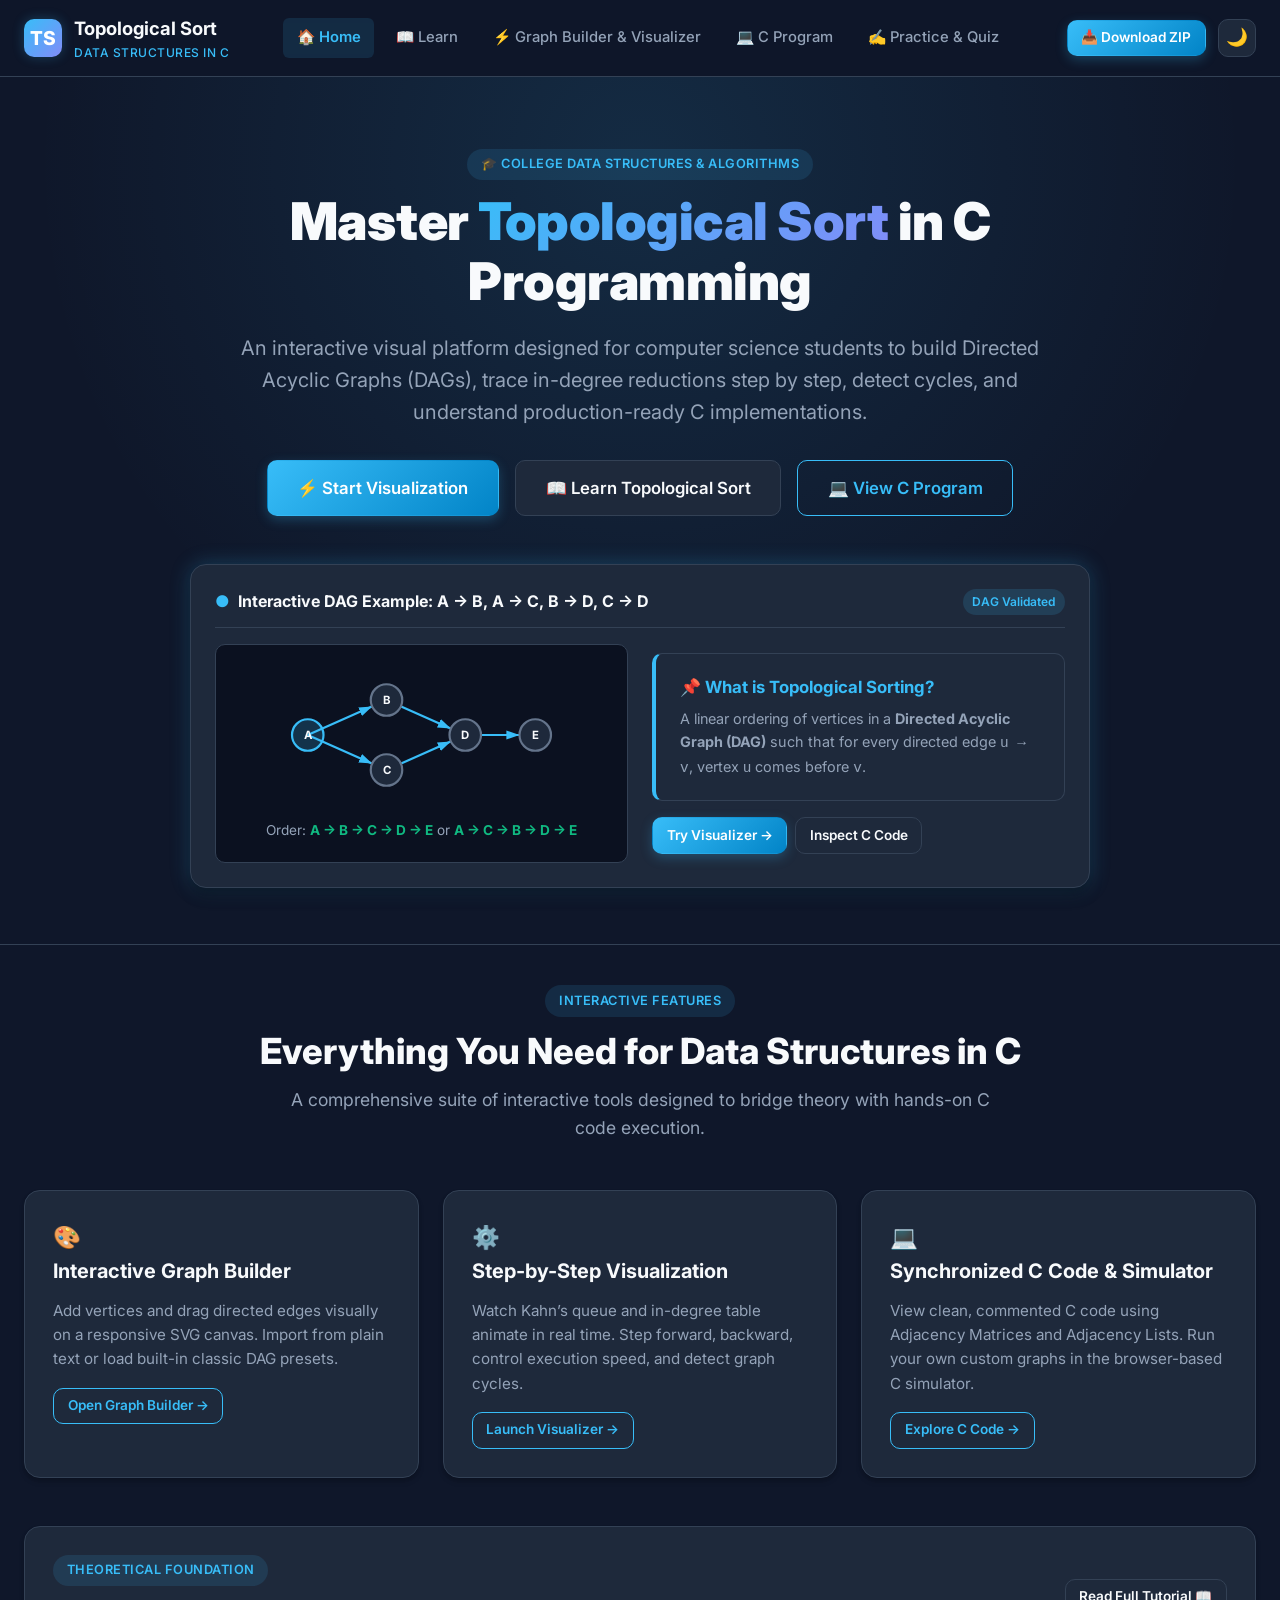
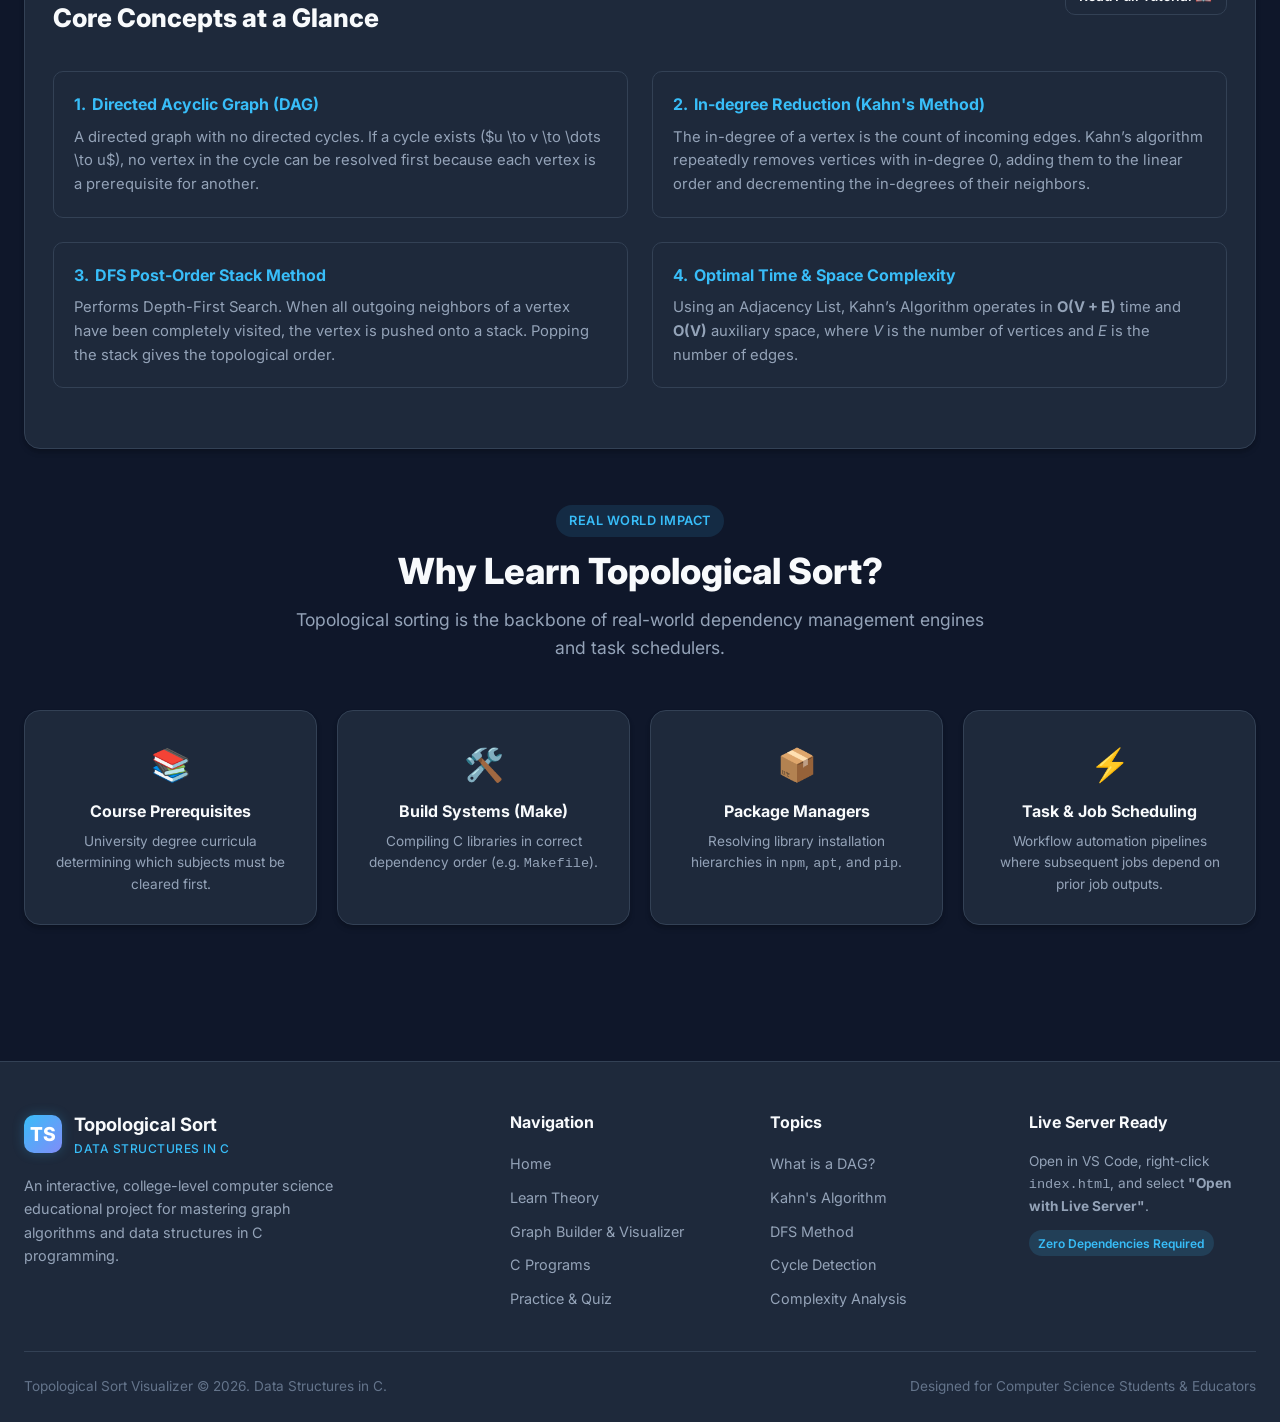
==== commit 6998c290: "Add Run_In_Browser.bat launcher and navbar download button" ====
--- a/index.html
+++ b/index.html
@@ -32,6 +32,7 @@
       </ul>
 
       <div class="nav-actions">
+        <a href="topological-sort-c.zip" download="topological-sort-c.zip" class="btn btn-primary btn-sm" title="Download Complete Offline ZIP Project" style="text-decoration: none;">📥 Download ZIP</a>
         <button class="theme-toggle-btn" id="themeToggleBtn" title="Toggle Dark/Light Mode">
           <span id="themeIcon">🌙</span>
         </button>
